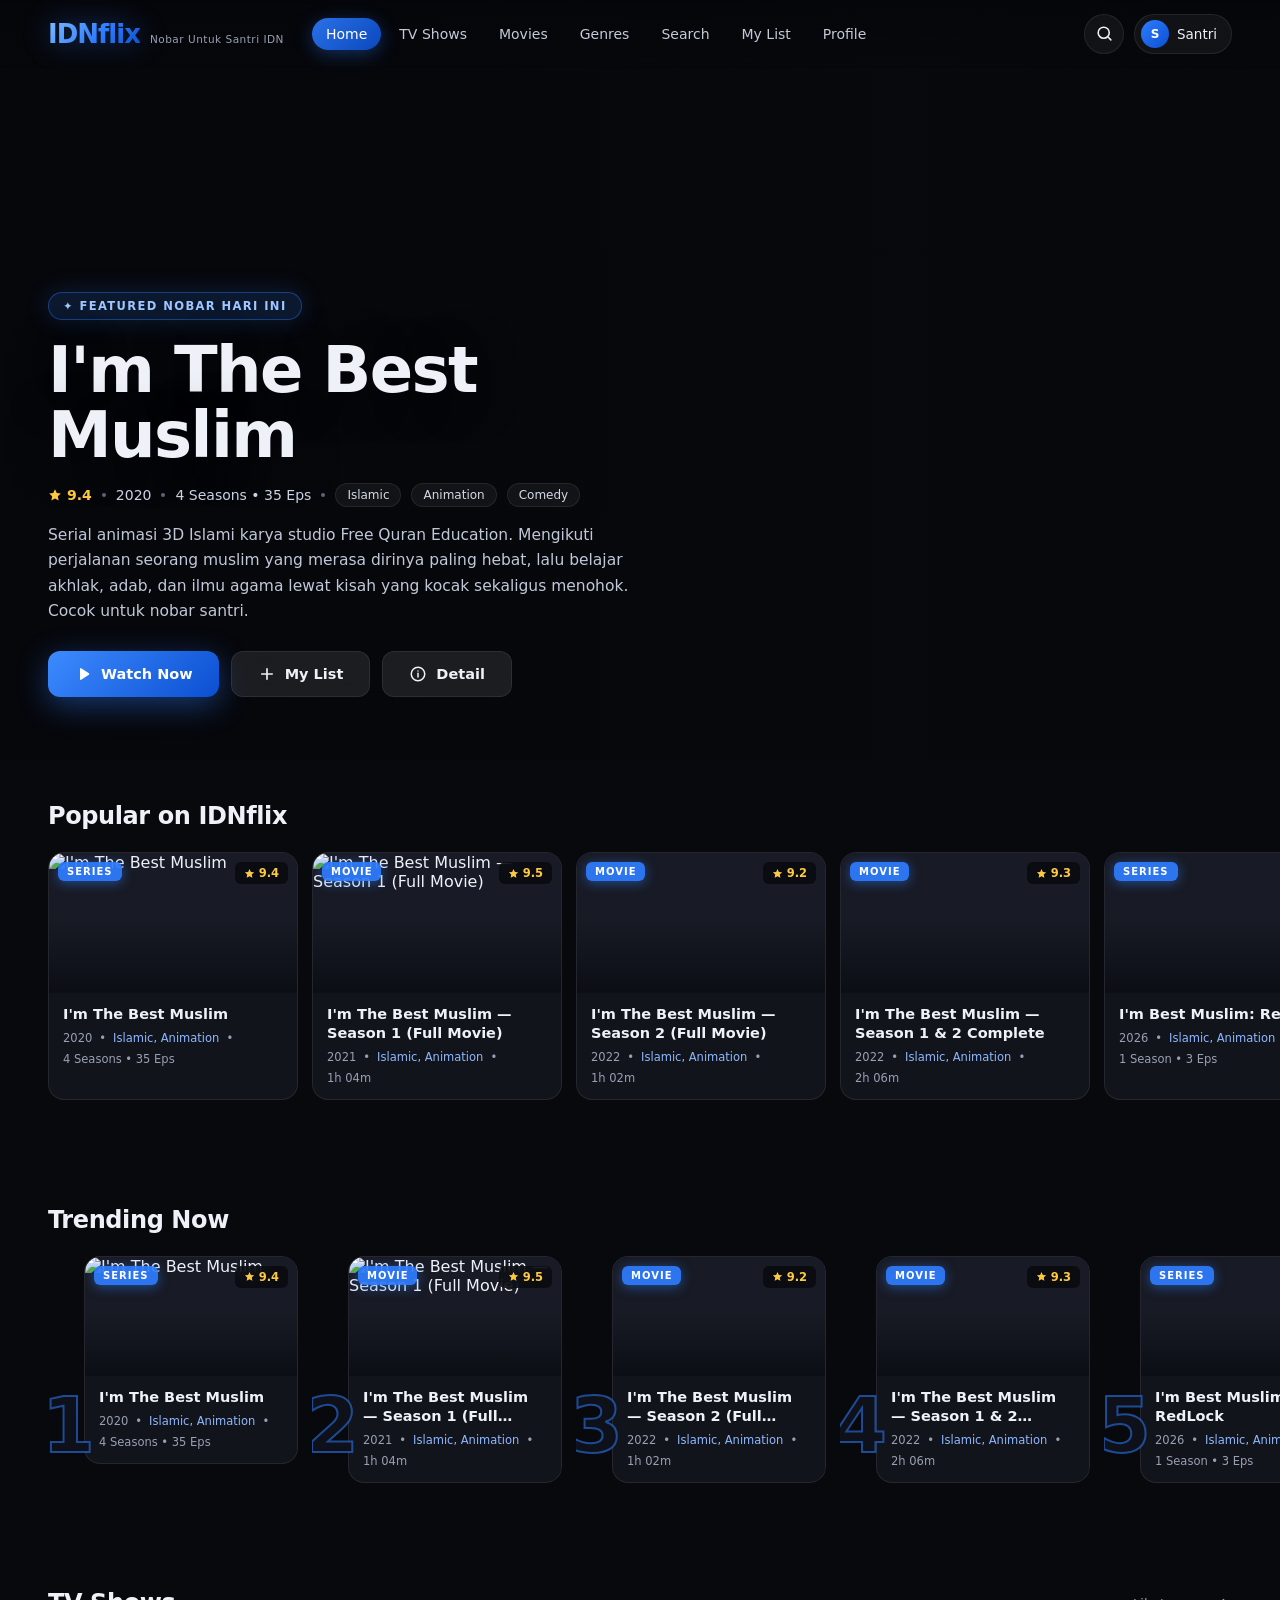
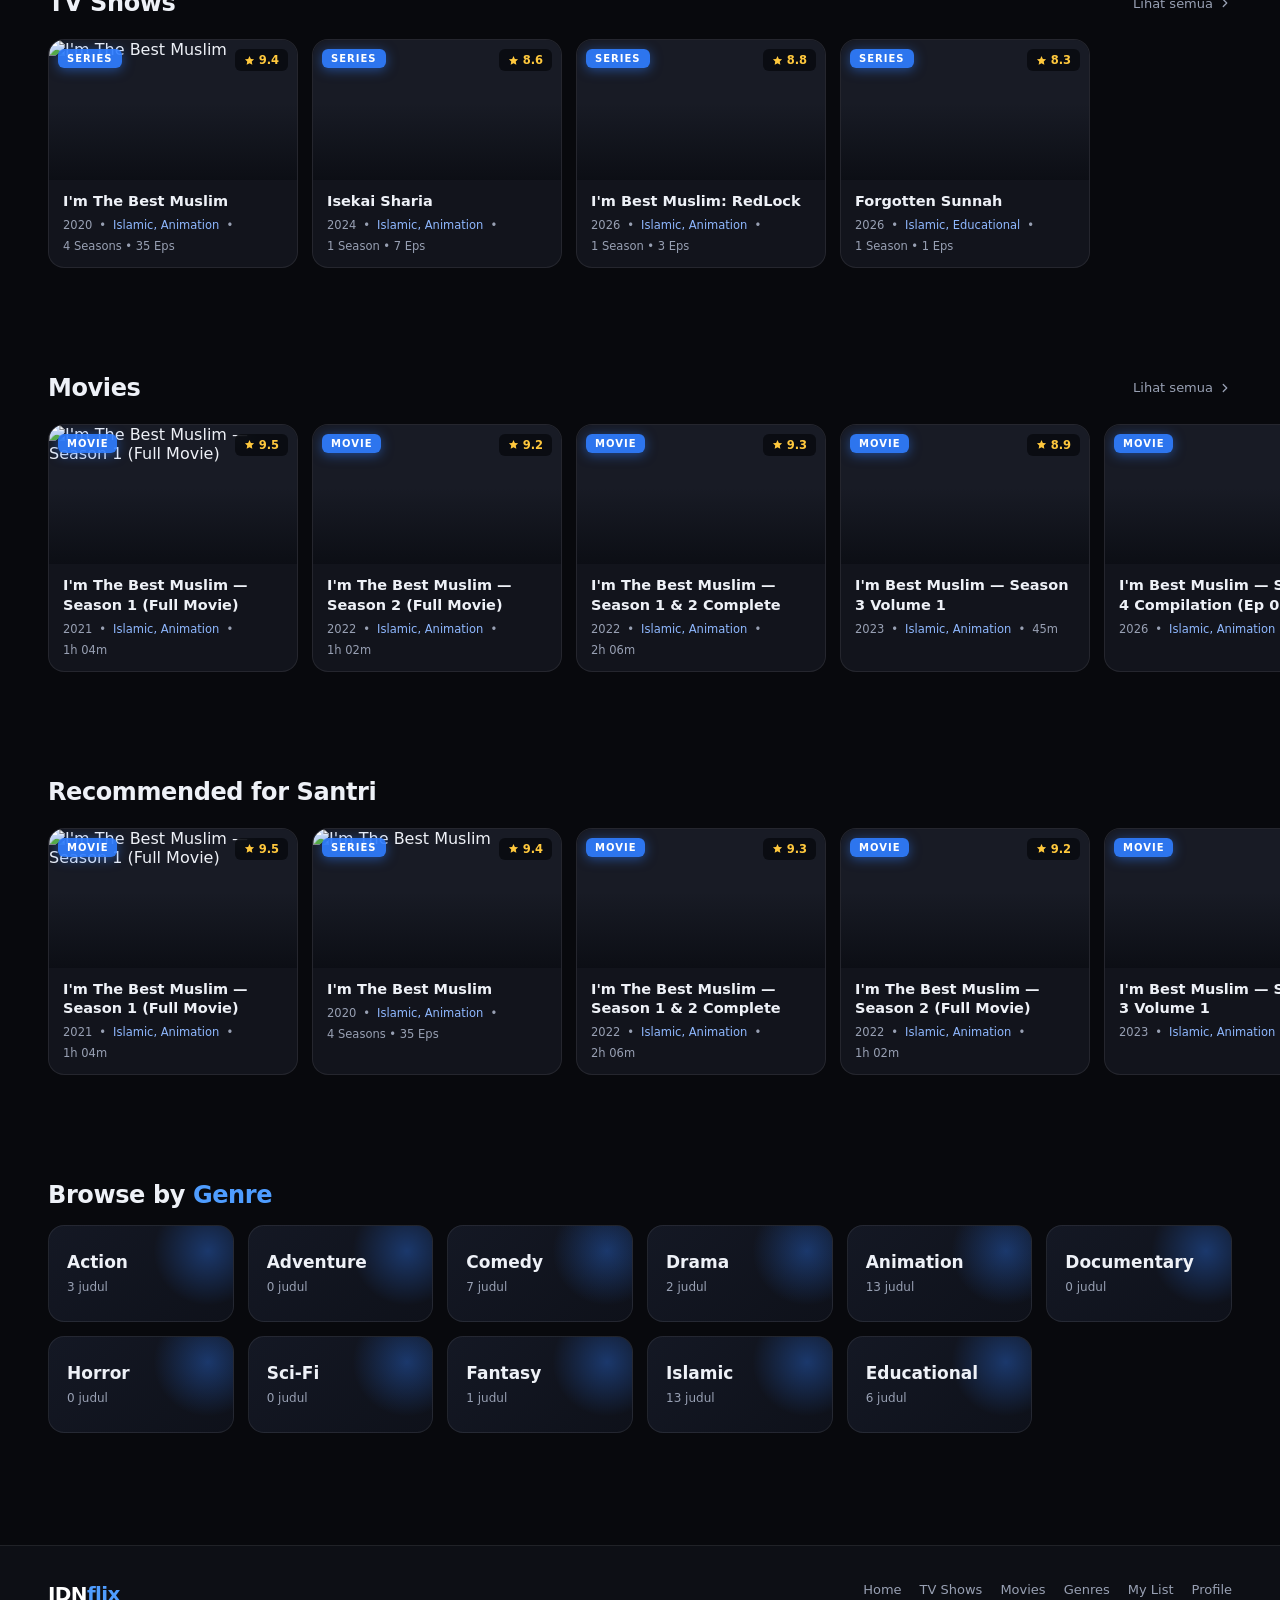
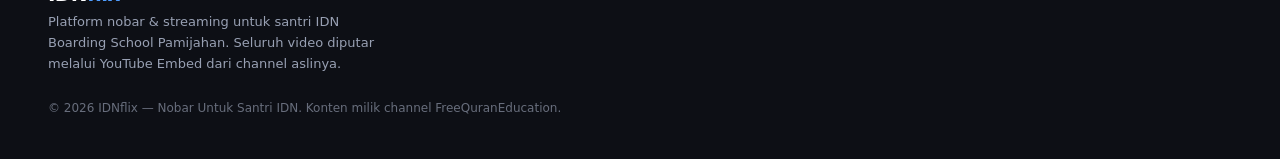
==== index.html @ 66b2c4d4 "Add files via upload" ====
<!DOCTYPE html>
<html lang="id">
<head>
<meta charset="utf-8">
<meta name="viewport" content="width=device-width,initial-scale=1">
<title>IDNflix — Nobar Untuk Santri IDN</title>
<meta name="description" content="IDNflix — platform nobar dan streaming video untuk santri IDN Boarding School Pamijahan.">
<link rel="icon" href="data:image/svg+xml,<svg xmlns='http://www.w3.org/2000/svg' viewBox='0 0 100 100'><rect width='100' height='100' rx='22' fill='%230b1220'/><text x='50' y='70' font-size='58' font-family='Arial' font-weight='900' fill='%232f7dff' text-anchor='middle'>I</text></svg>">
<link rel="stylesheet" href="styles.css">
</head>
<body>

<nav class="nav">
  <a class="brand" href="#/">
    <span class="logo">IDNflix</span>
    <span class="tag">Nobar Untuk Santri IDN</span>
  </a>

  <div class="nav-links" id="navLinks">
    <a href="#/">Home</a>
    <a href="#/tv">TV Shows</a>
    <a href="#/movies">Movies</a>
    <a href="#/genres">Genres</a>
    <a href="#/search">Search</a>
    <a href="#/mylist">My List</a>
    <a href="#/profile">Profile</a>
  </div>

  <div class="nav-right">
    <button class="icon-btn" id="btnSearch" title="Cari (tekan /)"></button>
    <a class="avatar" href="#/profile"><span class="pic">S</span><span>Santri</span></a>
    <button class="icon-btn burger" id="burger" title="Menu"></button>
  </div>
</nav>

<main id="view"></main>

<!-- Search modal -->
<div class="modal" id="searchModal">
  <div class="modal-box">
    <header>
      <h3>Search</h3>
      <button class="icon-btn" id="closeSearch"></button>
    </header>
    <div class="search-field">
      <span id="searchIco"></span>
      <input id="modalInput" type="text" placeholder="Cari judul, genre, atau kata kunci…" autocomplete="off">
    </div>
    <div class="suggest" id="suggest"></div>
  </div>
</div>

<div class="toasts" id="toasts"></div>

<script src="data.js"></script>
<script src="app.js"></script>
</body>
</html>
---- styles.css ----
/* ============ IDNFLIX — Nobar Untuk Santri IDN ============ */
:root{
  --bg:#08090d;
  --bg-2:#0d0f15;
  --surface:#12141c;
  --surface-2:#181b25;
  --line:rgba(255,255,255,.08);
  --text:#eef1f7;
  --muted:#98a0b3;
  --blue:#2f7dff;
  --blue-2:#4f9dff;
  --blue-deep:#0b4fd1;
  --glow:0 0 0 1px rgba(47,125,255,.35), 0 8px 30px rgba(47,125,255,.28);
  --radius:16px;
  --nav-h:68px;
}

*{box-sizing:border-box}
html,body{margin:0;padding:0}
body{
  background:var(--bg);
  color:var(--text);
  font-family:"Inter",system-ui,-apple-system,"Segoe UI",Roboto,Arial,sans-serif;
  -webkit-font-smoothing:antialiased;
  overflow-x:hidden;
}
body.no-scroll{overflow:hidden}
a{color:inherit;text-decoration:none}
button{font-family:inherit;cursor:pointer;border:0;background:none;color:inherit}
img{display:block;max-width:100%}
::selection{background:var(--blue);color:#fff}

/* scrollbar */
::-webkit-scrollbar{width:10px;height:10px}
::-webkit-scrollbar-track{background:transparent}
::-webkit-scrollbar-thumb{background:#242835;border-radius:8px}
::-webkit-scrollbar-thumb:hover{background:#33394b}

/* ================= NAVBAR ================= */
.nav{
  position:fixed;top:0;left:0;right:0;z-index:80;height:var(--nav-h);
  display:flex;align-items:center;gap:28px;padding:0 clamp(16px,4vw,48px);
  transition:background .35s ease, backdrop-filter .35s ease, border-color .35s;
  border-bottom:1px solid transparent;
  background:linear-gradient(180deg,rgba(5,6,10,.92),rgba(5,6,10,0));
}
.nav.scrolled{
  background:rgba(8,9,13,.82);backdrop-filter:blur(16px) saturate(140%);
  border-bottom-color:var(--line);
}
.brand{display:flex;align-items:baseline;gap:10px;flex-shrink:0}
.brand .logo{
  font-weight:900;font-size:26px;letter-spacing:-1px;
  background:linear-gradient(135deg,#7fbcff,#2f7dff 55%,#0b4fd1);
  -webkit-background-clip:text;background-clip:text;color:transparent;
  filter:drop-shadow(0 0 14px rgba(47,125,255,.45));
}
.brand .tag{font-size:10.5px;color:var(--muted);letter-spacing:.5px;white-space:nowrap}
@media(max-width:900px){.brand .tag{display:none}}

.nav-links{display:flex;align-items:center;gap:4px;flex:1}
.nav-links a{
  padding:8px 14px;border-radius:999px;font-size:14px;color:#c3cad9;
  transition:.22s;font-weight:500;white-space:nowrap;
}
.nav-links a:hover{color:#fff;background:rgba(255,255,255,.06)}
.nav-links a.active{
  color:#fff;background:linear-gradient(135deg,rgba(47,125,255,.9),rgba(11,79,209,.9));
  box-shadow:0 4px 18px rgba(47,125,255,.35);
}
.nav-right{display:flex;align-items:center;gap:10px;flex-shrink:0}
.icon-btn{
  width:40px;height:40px;border-radius:50%;display:grid;place-items:center;
  background:rgba(255,255,255,.05);border:1px solid var(--line);transition:.22s;
}
.icon-btn:hover{background:rgba(47,125,255,.18);border-color:rgba(47,125,255,.5);box-shadow:0 0 18px rgba(47,125,255,.25)}
.avatar{
  display:flex;align-items:center;gap:8px;padding:5px 14px 5px 6px;border-radius:999px;
  background:rgba(255,255,255,.05);border:1px solid var(--line);transition:.22s;font-size:13.5px;
}
.avatar:hover{border-color:rgba(47,125,255,.5)}
.avatar .pic{
  width:28px;height:28px;border-radius:50%;display:grid;place-items:center;font-size:12px;font-weight:800;
  background:linear-gradient(135deg,#2f7dff,#0b4fd1);color:#fff;
}
.burger{display:none}
@media(max-width:860px){
  .nav-links{
    position:fixed;top:var(--nav-h);left:0;right:0;flex-direction:column;align-items:stretch;
    background:rgba(9,11,16,.97);backdrop-filter:blur(18px);padding:10px 16px 20px;gap:2px;
    border-bottom:1px solid var(--line);
    transform:translateY(-140%);transition:transform .35s cubic-bezier(.4,0,.2,1);
  }
  .nav-links.open{transform:translateY(0)}
  .nav-links a{padding:14px 16px;border-radius:12px;font-size:15px}
  .burger{display:grid;place-items:center}
  .avatar span{display:none}
  .avatar{padding:5px}
}

/* ================= HERO ================= */
.hero{position:relative;min-height:min(88vh,760px);display:flex;align-items:flex-end;overflow:hidden}
.hero-bg{position:absolute;inset:0}
.hero-bg img{width:100%;height:100%;object-fit:cover;transform:scale(1.04);animation:slowzoom 18s ease-in-out infinite alternate}
@keyframes slowzoom{to{transform:scale(1.12)}}
.hero-bg::after{
  content:"";position:absolute;inset:0;
  background:
    linear-gradient(90deg,rgba(6,7,11,.97) 0%,rgba(6,7,11,.82) 38%,rgba(6,7,11,.25) 70%,rgba(6,7,11,.55) 100%),
    linear-gradient(0deg,var(--bg) 2%,rgba(8,9,13,.35) 45%,rgba(8,9,13,.65) 100%);
}
.hero-inner{position:relative;z-index:2;padding:0 clamp(16px,4vw,48px) clamp(48px,7vh,88px);max-width:720px}
.hero-badge{
  display:inline-flex;align-items:center;gap:8px;font-size:11.5px;font-weight:700;letter-spacing:1.4px;
  text-transform:uppercase;color:#9fc6ff;background:rgba(47,125,255,.14);
  border:1px solid rgba(47,125,255,.4);padding:6px 14px;border-radius:999px;margin-bottom:18px;
  box-shadow:0 0 24px rgba(47,125,255,.2);
}
.hero h1{
  font-size:clamp(34px,5.6vw,64px);line-height:1.02;margin:0 0 14px;font-weight:900;letter-spacing:-1.6px;
  text-shadow:0 6px 40px rgba(0,0,0,.6);
}
.hero-meta{display:flex;flex-wrap:wrap;align-items:center;gap:10px;font-size:14px;color:#cbd3e2;margin-bottom:16px}
.hero-meta .dot{width:4px;height:4px;border-radius:50%;background:#5b6478}
.star{color:#ffc83d;font-weight:800;display:inline-flex;align-items:center;gap:5px}
.chip{
  font-size:12px;padding:4px 11px;border-radius:999px;border:1px solid var(--line);
  background:rgba(255,255,255,.05);color:#d3dae7;
}
.hero p.desc{font-size:15.5px;line-height:1.65;color:#c0c8d8;margin:0 0 26px;max-width:590px}
.hero-actions{display:flex;flex-wrap:wrap;gap:12px}
.btn{
  display:inline-flex;align-items:center;gap:9px;padding:13px 26px;border-radius:12px;
  font-weight:700;font-size:14.5px;transition:.24s cubic-bezier(.4,0,.2,1);
}
.btn-primary{background:linear-gradient(135deg,#3d8bff,#0b4fd1);color:#fff;box-shadow:0 8px 30px rgba(47,125,255,.42)}
.btn-primary:hover{transform:translateY(-2px);box-shadow:0 14px 40px rgba(47,125,255,.6)}
.btn-ghost{background:rgba(255,255,255,.09);border:1px solid var(--line);backdrop-filter:blur(10px)}
.btn-ghost:hover{background:rgba(255,255,255,.16);transform:translateY(-2px)}
.btn-ghost.saved{background:rgba(47,125,255,.2);border-color:rgba(47,125,255,.6);color:#a9cbff}

/* ================= ROWS ================= */
.section{padding:clamp(26px,4vw,42px) 0}
.row-head{
  display:flex;align-items:center;justify-content:space-between;gap:16px;
  padding:0 clamp(16px,4vw,48px);margin-bottom:16px;
}
.row-head h2{font-size:clamp(18px,2.2vw,24px);margin:0;font-weight:800;letter-spacing:-.4px}
.row-head h2 .accent{color:var(--blue-2)}
.row-head .more{font-size:13px;color:var(--muted);transition:.2s;display:flex;align-items:center;gap:5px}
.row-head .more:hover{color:var(--blue-2)}

.row-wrap{position:relative}
.row{
  display:flex;gap:14px;overflow-x:auto;scroll-behavior:smooth;
  padding:6px clamp(16px,4vw,48px) 22px;scrollbar-width:none;
}
.row::-webkit-scrollbar{display:none}
.row-nav{
  position:absolute;top:50%;transform:translateY(-60%);z-index:12;
  width:42px;height:64px;border-radius:12px;display:grid;place-items:center;
  background:rgba(10,12,18,.82);backdrop-filter:blur(10px);border:1px solid var(--line);
  opacity:0;transition:.25s;
}
.row-wrap:hover .row-nav{opacity:1}
.row-nav:hover{background:rgba(47,125,255,.85);border-color:transparent}
.row-nav.prev{left:8px}
.row-nav.next{right:8px}
@media(max-width:820px){.row-nav{display:none}}

/* ================= CARD ================= */
.card{
  position:relative;flex:0 0 auto;width:250px;border-radius:var(--radius);overflow:hidden;
  background:var(--surface);border:1px solid var(--line);
  transition:transform .3s cubic-bezier(.2,.7,.3,1), box-shadow .3s, border-color .3s;
  cursor:pointer;
}
.grid .card{width:auto}
.card:hover{
  transform:translateY(-6px) scale(1.035);z-index:5;
  border-color:rgba(47,125,255,.55);
  box-shadow:0 18px 44px rgba(0,0,0,.6), 0 0 0 1px rgba(47,125,255,.3), 0 0 34px rgba(47,125,255,.22);
}
.card .thumb{position:relative;aspect-ratio:16/9;background:var(--surface-2);overflow:hidden}
.card .thumb img{width:100%;height:100%;object-fit:cover;transition:transform .5s, filter .3s;opacity:0}
.card .thumb img.loaded{opacity:1}
.card:hover .thumb img{transform:scale(1.08)}
.card .thumb::after{
  content:"";position:absolute;inset:0;
  background:linear-gradient(180deg,rgba(0,0,0,0) 45%,rgba(10,12,18,.85));
}
.badge-type{
  position:absolute;top:9px;left:9px;z-index:3;font-size:10px;font-weight:800;letter-spacing:1px;
  text-transform:uppercase;padding:4px 9px;border-radius:6px;
  background:rgba(47,125,255,.92);color:#fff;box-shadow:0 2px 12px rgba(47,125,255,.5);
}
.badge-rate{
  position:absolute;top:9px;right:9px;z-index:3;font-size:11.5px;font-weight:800;
  padding:4px 9px;border-radius:6px;background:rgba(8,10,15,.82);backdrop-filter:blur(6px);
  color:#ffc83d;display:flex;align-items:center;gap:4px;
}
.play-fab{
  position:absolute;left:50%;top:50%;transform:translate(-50%,-50%) scale(.6);z-index:4;
  width:52px;height:52px;border-radius:50%;display:grid;place-items:center;
  background:linear-gradient(135deg,#3d8bff,#0b4fd1);box-shadow:0 6px 26px rgba(47,125,255,.65);
  opacity:0;transition:.3s cubic-bezier(.2,.8,.3,1);
}
.card:hover .play-fab{opacity:1;transform:translate(-50%,-50%) scale(1)}
.card-body{padding:12px 14px 14px}
.card-body h3{
  font-size:14.5px;margin:0 0 7px;font-weight:700;line-height:1.32;
  display:-webkit-box;-webkit-line-clamp:2;-webkit-box-orient:vertical;overflow:hidden;
}
.card-meta{display:flex;flex-wrap:wrap;gap:7px;font-size:11.5px;color:var(--muted);align-items:center}
.card-meta .g{color:#8fb8ff}
.card-extra{
  max-height:0;overflow:hidden;opacity:0;
  transition:max-height .35s ease, opacity .3s ease, margin .3s;
}
.card:hover .card-extra{max-height:80px;opacity:1;margin-top:10px}
.card-extra p{margin:0;font-size:11.8px;line-height:1.5;color:#9aa3b6;
  display:-webkit-box;-webkit-line-clamp:2;-webkit-box-orient:vertical;overflow:hidden}

/* rank cards */
.card.rank{padding-left:36px;background:transparent;border:0}
.card.rank .rank-num{
  position:absolute;left:-6px;bottom:26px;font-size:76px;font-weight:900;line-height:.8;
  color:#0e1119;-webkit-text-stroke:2px rgba(47,125,255,.55);z-index:2;pointer-events:none;
}
.card.rank .inner{border-radius:var(--radius);overflow:hidden;background:var(--surface);border:1px solid var(--line)}

/* ================= GRID ================= */
.grid{
  display:grid;gap:18px;padding:0 clamp(16px,4vw,48px) 40px;
  grid-template-columns:repeat(auto-fill,minmax(215px,1fr));
}

/* ================= PAGE HEAD / FILTERS ================= */
.page-head{padding:calc(var(--nav-h) + 34px) clamp(16px,4vw,48px) 6px}
.page-head h1{font-size:clamp(26px,4vw,40px);margin:0 0 6px;font-weight:900;letter-spacing:-1px}
.page-head p{color:var(--muted);margin:0;font-size:14.5px}

.filters{
  display:flex;flex-wrap:wrap;gap:10px;align-items:center;
  padding:20px clamp(16px,4vw,48px) 8px;
}
.select,.filters input[type="text"]{
  background:var(--surface);border:1px solid var(--line);color:var(--text);
  padding:10px 14px;border-radius:11px;font-size:13.5px;outline:none;transition:.2s;
}
.select:focus,.filters input:focus{border-color:rgba(47,125,255,.6);box-shadow:0 0 0 3px rgba(47,125,255,.15)}
.pill-row{display:flex;flex-wrap:wrap;gap:8px;padding:6px clamp(16px,4vw,48px) 12px}
.pill{
  font-size:13px;padding:8px 16px;border-radius:999px;border:1px solid var(--line);
  background:var(--surface);color:#c3cad9;transition:.22s;
}
.pill:hover{border-color:rgba(47,125,255,.5);color:#fff}
.pill.active{
  background:linear-gradient(135deg,#3d8bff,#0b4fd1);color:#fff;border-color:transparent;
  box-shadow:0 4px 18px rgba(47,125,255,.4);
}

/* genre tiles */
.genre-grid{
  display:grid;gap:14px;padding:0 clamp(16px,4vw,48px) 40px;
  grid-template-columns:repeat(auto-fill,minmax(180px,1fr));
}
.genre-tile{
  position:relative;padding:26px 18px;border-radius:var(--radius);overflow:hidden;
  background:linear-gradient(135deg,#141824,#0e111a);border:1px solid var(--line);
  transition:.28s;cursor:pointer;
}
.genre-tile:hover{transform:translateY(-4px);border-color:rgba(47,125,255,.55);box-shadow:0 0 30px rgba(47,125,255,.2)}
.genre-tile::before{
  content:"";position:absolute;right:-30px;top:-30px;width:110px;height:110px;border-radius:50%;
  background:radial-gradient(circle,rgba(47,125,255,.35),transparent 70%);
}
.genre-tile h3{margin:0 0 4px;font-size:17px;font-weight:800;position:relative}
.genre-tile span{font-size:12px;color:var(--muted);position:relative}

/* ================= DETAIL / WATCH ================= */
.watch{padding-top:var(--nav-h)}
.watch-hero{position:relative}
.player-wrap{
  position:relative;width:100%;background:#000;aspect-ratio:16/9;max-height:78vh;
  border-bottom:1px solid var(--line);
}
.player-wrap iframe{position:absolute;inset:0;width:100%;height:100%;border:0}
.watch-body{padding:26px clamp(16px,4vw,48px) 60px;display:grid;gap:28px;grid-template-columns:minmax(0,1fr) 340px}
@media(max-width:980px){.watch-body{grid-template-columns:1fr}}
.back-btn{
  display:inline-flex;align-items:center;gap:8px;font-size:13.5px;color:#c3cad9;
  padding:9px 16px;border-radius:10px;background:rgba(255,255,255,.05);
  border:1px solid var(--line);transition:.2s;margin-bottom:18px;
}
.back-btn:hover{background:rgba(47,125,255,.16);border-color:rgba(47,125,255,.5);color:#fff}
.watch h1{font-size:clamp(23px,3.4vw,36px);margin:0 0 12px;font-weight:900;letter-spacing:-.9px}
.watch .sub{color:#9fc6ff;font-size:14px;margin:-6px 0 14px;font-weight:600}
.watch .desc{color:#b8c0d0;line-height:1.7;font-size:15px;max-width:760px}
.info-list{display:grid;gap:12px;margin-top:22px}
.info-list .kv{display:flex;gap:12px;font-size:13.5px}
.info-list .kv .k{color:var(--muted);min-width:104px}

.side-card{background:var(--surface);border:1px solid var(--line);border-radius:var(--radius);padding:18px}
.side-card h4{margin:0 0 14px;font-size:14px;letter-spacing:.4px;text-transform:uppercase;color:var(--muted)}

/* season selector + episodes */
.season-bar{display:flex;flex-wrap:wrap;gap:8px;align-items:center;margin:6px 0 18px}
.ep-list{display:grid;gap:10px}
.ep{
  display:grid;grid-template-columns:150px 1fr;gap:14px;padding:10px;border-radius:14px;
  background:var(--surface);border:1px solid var(--line);transition:.24s;cursor:pointer;align-items:center;
}
.ep:hover{border-color:rgba(47,125,255,.5);background:var(--surface-2);transform:translateX(4px)}
.ep.playing{border-color:var(--blue);box-shadow:var(--glow)}
.ep .th{position:relative;aspect-ratio:16/9;border-radius:10px;overflow:hidden;background:#0d0f15}
.ep .th img{width:100%;height:100%;object-fit:cover;opacity:0;transition:opacity .4s}
.ep .th img.loaded{opacity:1}
.ep .th .dur{
  position:absolute;right:5px;bottom:5px;font-size:10.5px;padding:2px 6px;border-radius:5px;
  background:rgba(0,0,0,.8);font-weight:600;
}
.ep .num{font-size:11px;color:var(--blue-2);font-weight:800;letter-spacing:.6px;margin-bottom:3px}
.ep h5{margin:0 0 5px;font-size:14.5px;font-weight:700}
.ep p{margin:0;font-size:12.3px;color:var(--muted);line-height:1.5;
  display:-webkit-box;-webkit-line-clamp:2;-webkit-box-orient:vertical;overflow:hidden}
@media(max-width:600px){.ep{grid-template-columns:118px 1fr}}

/* ================= SEARCH MODAL ================= */
.modal{
  position:fixed;inset:0;z-index:120;display:none;align-items:flex-start;justify-content:center;
  background:rgba(4,5,8,.82);backdrop-filter:blur(8px);padding:12vh 16px 20px;
}
.modal.open{display:flex;animation:fade .22s ease}
@keyframes fade{from{opacity:0}to{opacity:1}}
.modal-box{
  width:min(680px,100%);background:#0f1219;border:1px solid var(--line);border-radius:20px;
  padding:22px;box-shadow:0 30px 90px rgba(0,0,0,.7);animation:pop .28s cubic-bezier(.2,.8,.3,1);
}
@keyframes pop{from{transform:translateY(-16px) scale(.97);opacity:0}to{transform:none;opacity:1}}
.modal-box header{display:flex;justify-content:space-between;align-items:center;margin-bottom:16px}
.modal-box header h3{margin:0;font-size:17px;font-weight:800}
.search-field{
  display:flex;align-items:center;gap:10px;background:#0a0c12;border:1px solid var(--line);
  border-radius:13px;padding:12px 16px;transition:.2s;
}
.search-field:focus-within{border-color:rgba(47,125,255,.65);box-shadow:0 0 0 4px rgba(47,125,255,.13)}
.search-field input{flex:1;background:none;border:0;outline:none;color:var(--text);font-size:15px}
.suggest{margin-top:16px;max-height:46vh;overflow:auto;display:grid;gap:6px}
.sug{
  display:flex;gap:12px;align-items:center;padding:9px;border-radius:11px;transition:.18s;cursor:pointer;
}
.sug:hover{background:rgba(255,255,255,.06)}
.sug img{width:78px;aspect-ratio:16/9;object-fit:cover;border-radius:7px;background:#141824}
.sug .t{font-size:14px;font-weight:600}
.sug .m{font-size:11.5px;color:var(--muted);margin-top:2px}
.sug-head{font-size:11px;text-transform:uppercase;letter-spacing:1.4px;color:var(--muted);margin:4px 0 6px}

/* ================= SKELETON ================= */
.sk{background:linear-gradient(90deg,#141822 25%,#1d2230 50%,#141822 75%);background-size:200% 100%;animation:shimmer 1.4s infinite}
@keyframes shimmer{to{background-position:-200% 0}}
.sk-card{border-radius:var(--radius);overflow:hidden;background:var(--surface);border:1px solid var(--line)}
.sk-card .a{aspect-ratio:16/9}
.sk-card .b{height:13px;margin:14px 14px 8px;border-radius:6px}
.sk-card .c{height:10px;margin:0 14px 16px;width:60%;border-radius:6px}

/* ================= EMPTY ================= */
.empty{text-align:center;padding:70px 20px;color:var(--muted)}
.empty .ico{
  width:78px;height:78px;margin:0 auto 20px;border-radius:50%;display:grid;place-items:center;
  background:rgba(47,125,255,.1);border:1px solid rgba(47,125,255,.28);
}
.empty h3{color:var(--text);margin:0 0 8px;font-size:19px}
.empty p{margin:0 0 22px;font-size:14px}

/* ================= TOAST ================= */
.toasts{position:fixed;right:20px;bottom:24px;z-index:200;display:grid;gap:10px}
.toast{
  display:flex;align-items:center;gap:12px;padding:14px 18px;border-radius:14px;min-width:250px;
  background:rgba(16,19,27,.96);backdrop-filter:blur(14px);
  border:1px solid rgba(47,125,255,.45);box-shadow:0 12px 40px rgba(0,0,0,.55),0 0 26px rgba(47,125,255,.18);
  animation:slidein .34s cubic-bezier(.2,.8,.3,1);font-size:14px;
}
.toast.out{animation:slideout .3s forwards}
@keyframes slidein{from{transform:translateX(120%);opacity:0}to{transform:none;opacity:1}}
@keyframes slideout{to{transform:translateX(120%);opacity:0}}
.toast .ico{
  width:30px;height:30px;border-radius:50%;display:grid;place-items:center;flex-shrink:0;
  background:linear-gradient(135deg,#3d8bff,#0b4fd1);
}
@media(max-width:520px){.toasts{left:16px;right:16px}}

/* ================= PAGE TRANSITION ================= */
#view{animation:pagein .42s cubic-bezier(.2,.8,.3,1)}
@keyframes pagein{from{opacity:0;transform:translateY(14px)}to{opacity:1;transform:none}}

/* ================= PROFILE ================= */
.profile-hero{
  display:flex;gap:22px;align-items:center;flex-wrap:wrap;
  padding:0 clamp(16px,4vw,48px) 8px;
}
.profile-hero .big{
  width:92px;height:92px;border-radius:26px;display:grid;place-items:center;font-size:34px;font-weight:900;
  background:linear-gradient(135deg,#3d8bff,#0b4fd1);box-shadow:0 10px 40px rgba(47,125,255,.4);
}
.stats{display:grid;gap:14px;grid-template-columns:repeat(auto-fit,minmax(160px,1fr));padding:24px clamp(16px,4vw,48px)}
.stat{background:var(--surface);border:1px solid var(--line);border-radius:var(--radius);padding:18px 20px}
.stat .n{font-size:28px;font-weight:900;color:var(--blue-2);letter-spacing:-1px}
.stat .l{font-size:12.5px;color:var(--muted);margin-top:2px}

/* ================= FOOTER ================= */
footer{
  border-top:1px solid var(--line);margin-top:30px;padding:36px clamp(16px,4vw,48px) 44px;
  color:var(--muted);font-size:13px;background:var(--bg-2);
}
footer .fbrand{font-weight:900;font-size:20px;color:#fff;letter-spacing:-.6px}
footer .fbrand span{color:var(--blue-2)}
footer .frow{display:flex;flex-wrap:wrap;gap:26px;justify-content:space-between;align-items:flex-start}
footer a:hover{color:var(--blue-2)}
footer .links{display:flex;flex-wrap:wrap;gap:18px}
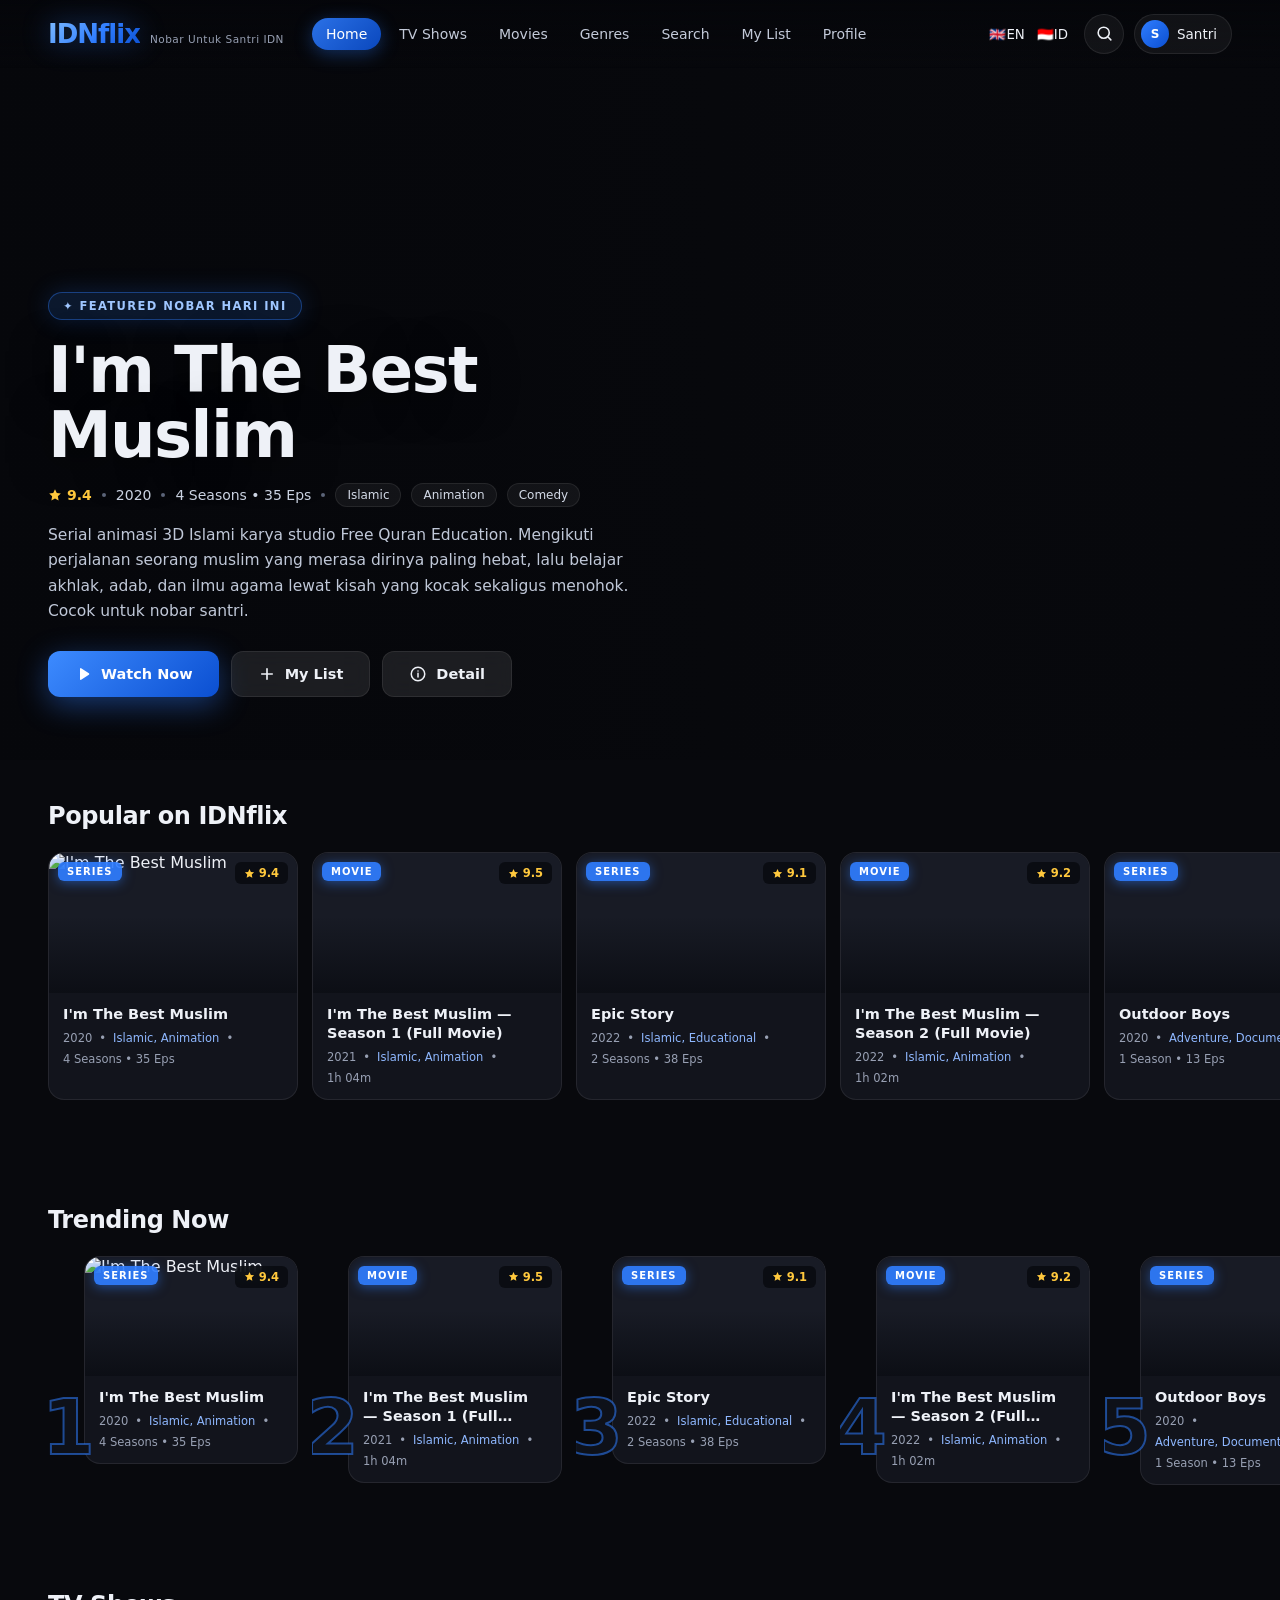
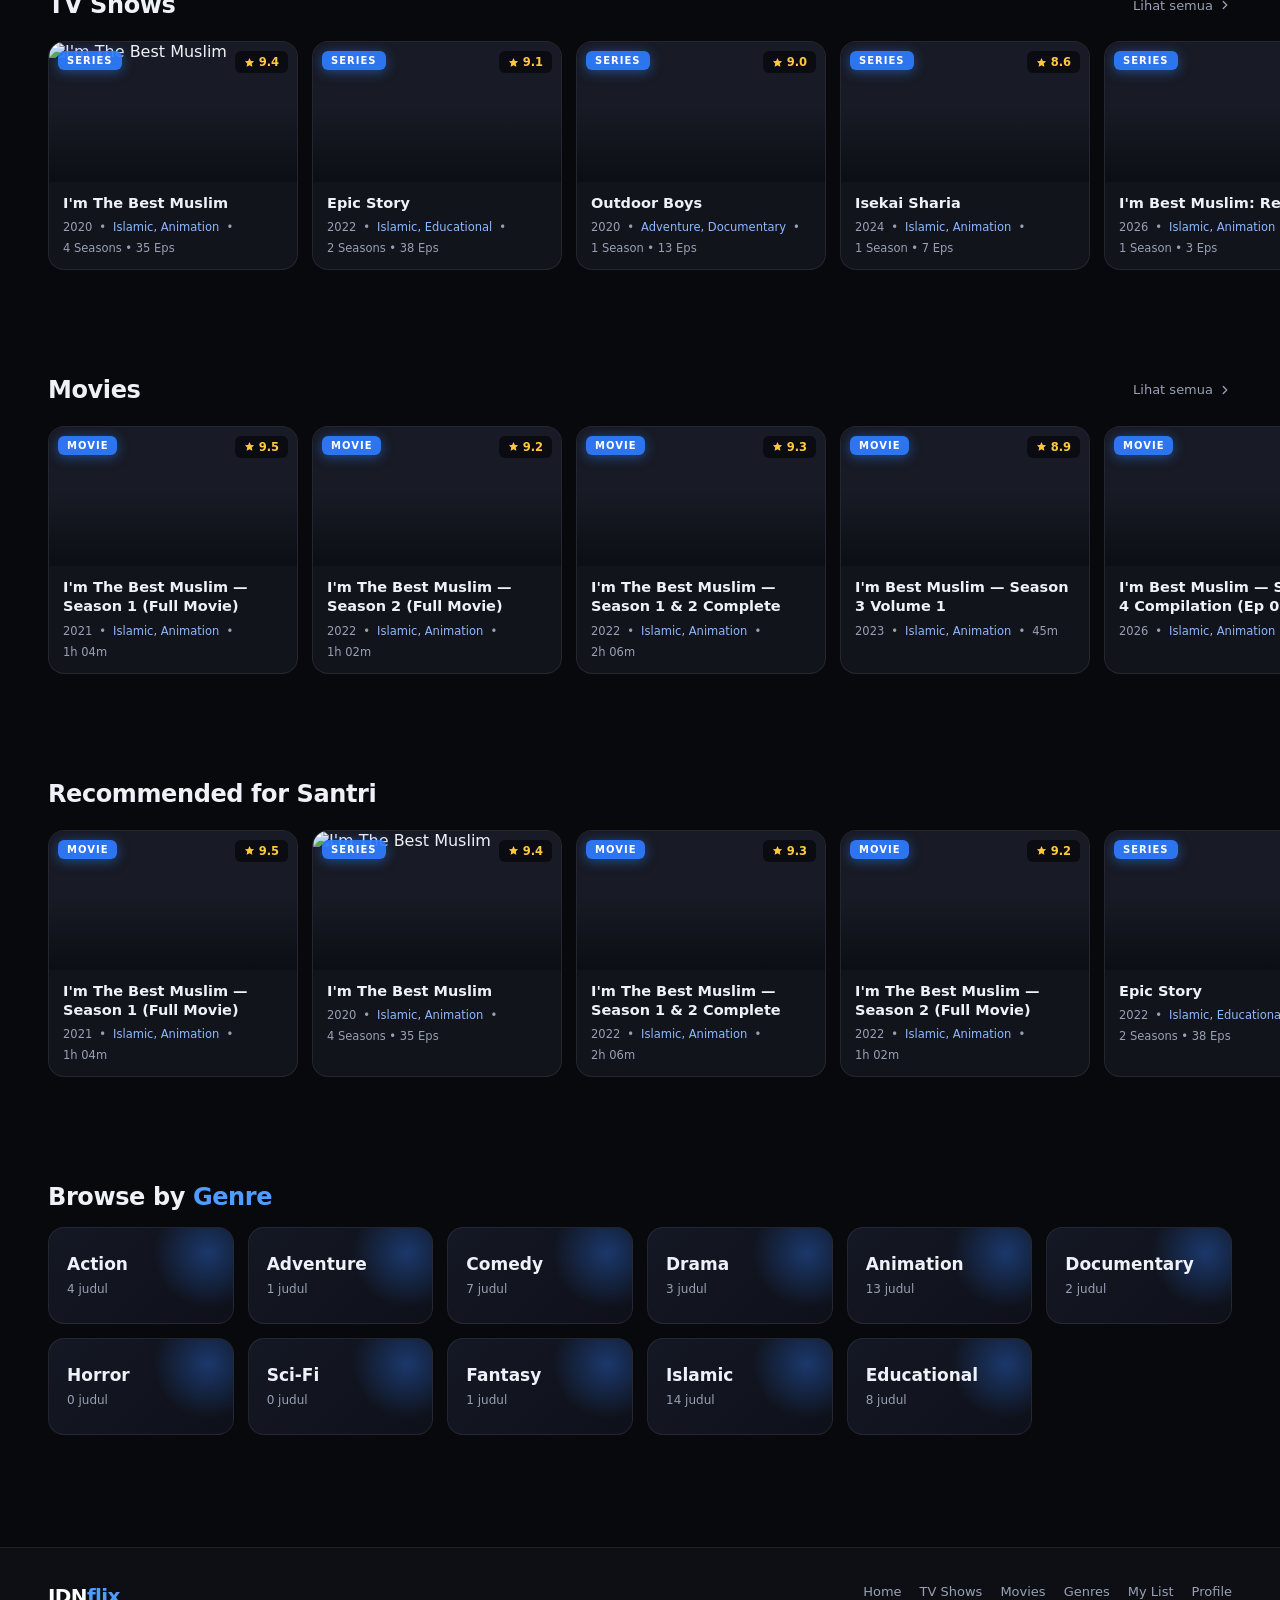
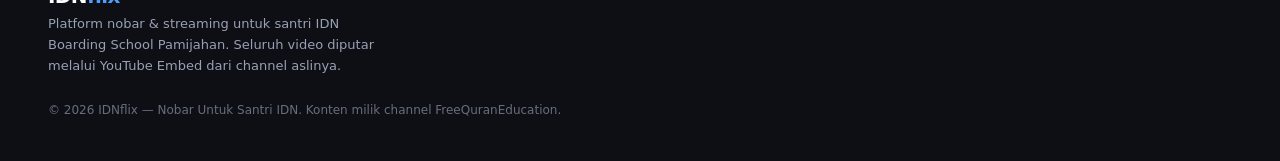
==== commit 345cb593: "Add files via upload" ====
--- a/index.html
+++ b/index.html
@@ -27,6 +27,7 @@
   </div>
 
   <div class="nav-right">
+    <div id="navVoice"></div>
     <button class="icon-btn" id="btnSearch" title="Cari (tekan /)"></button>
     <a class="avatar" href="#/profile"><span class="pic">S</span><span>Santri</span></a>
     <button class="icon-btn burger" id="burger" title="Menu"></button>
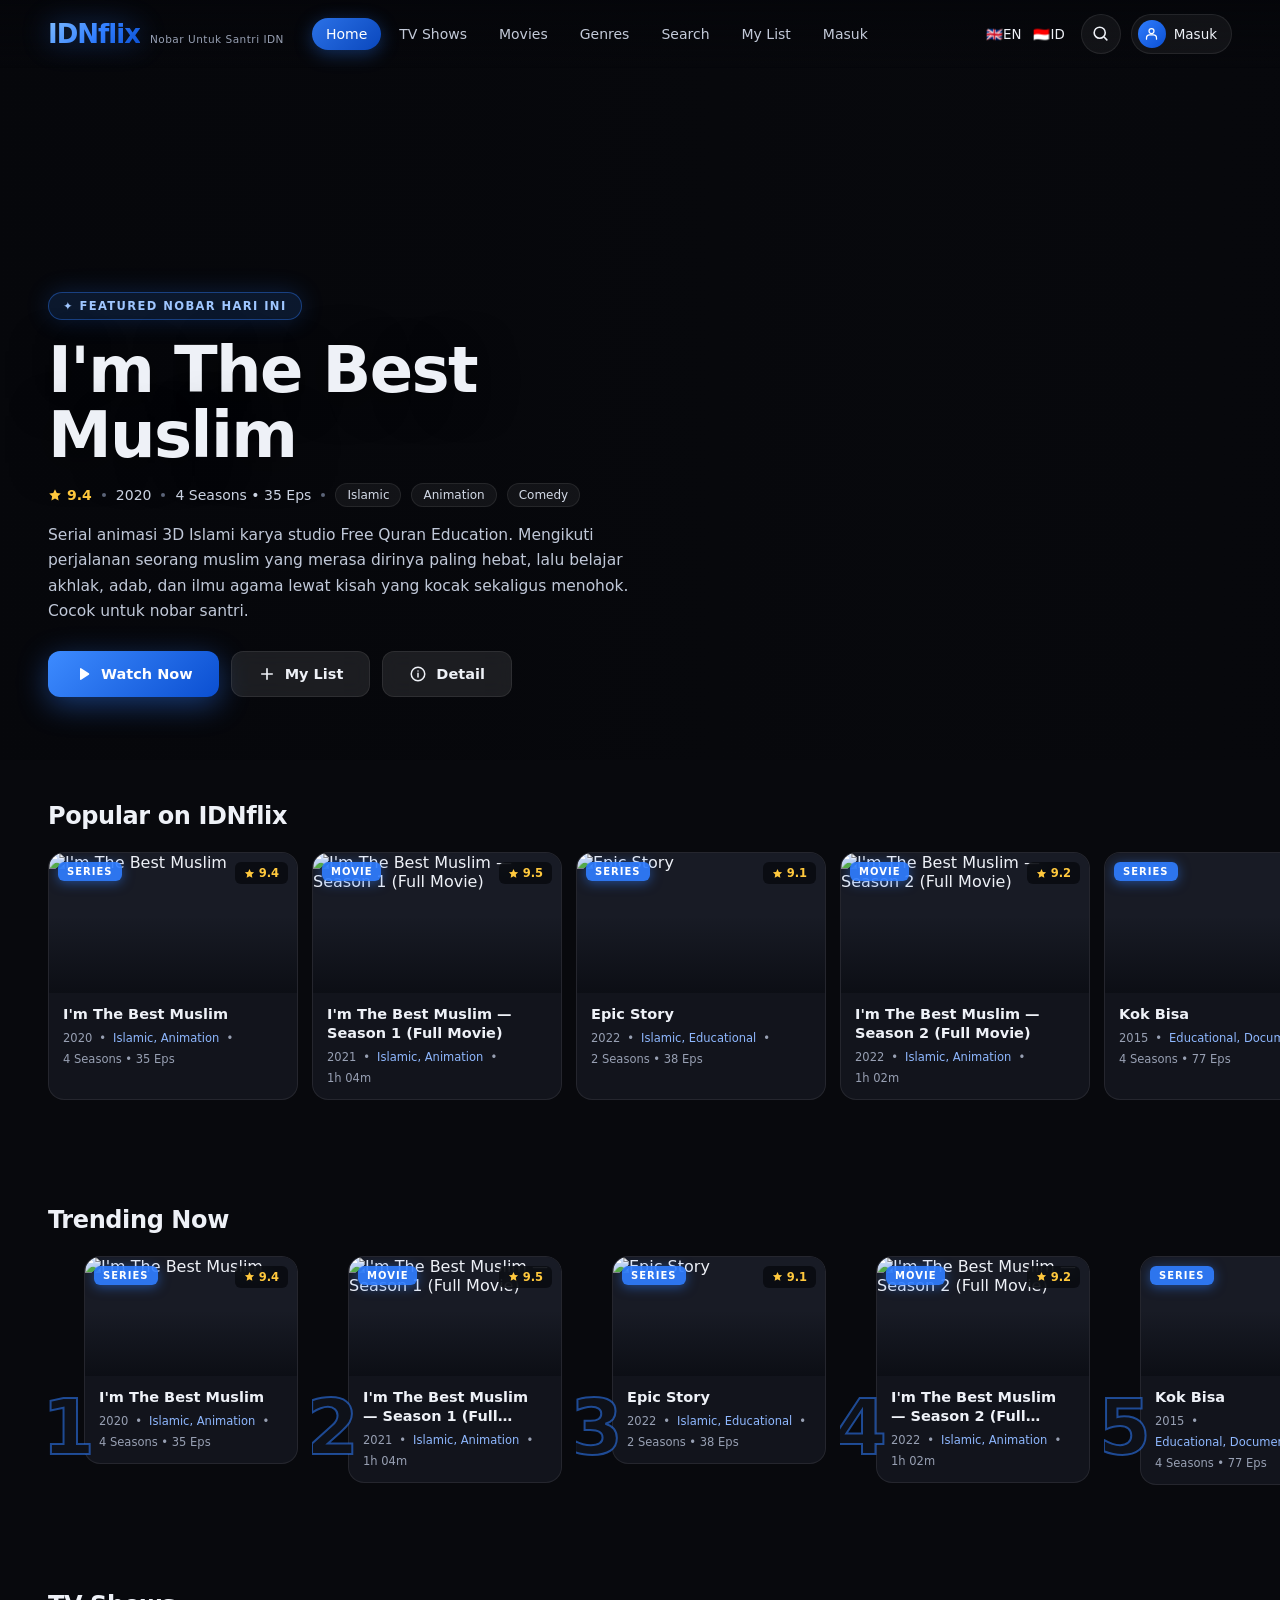
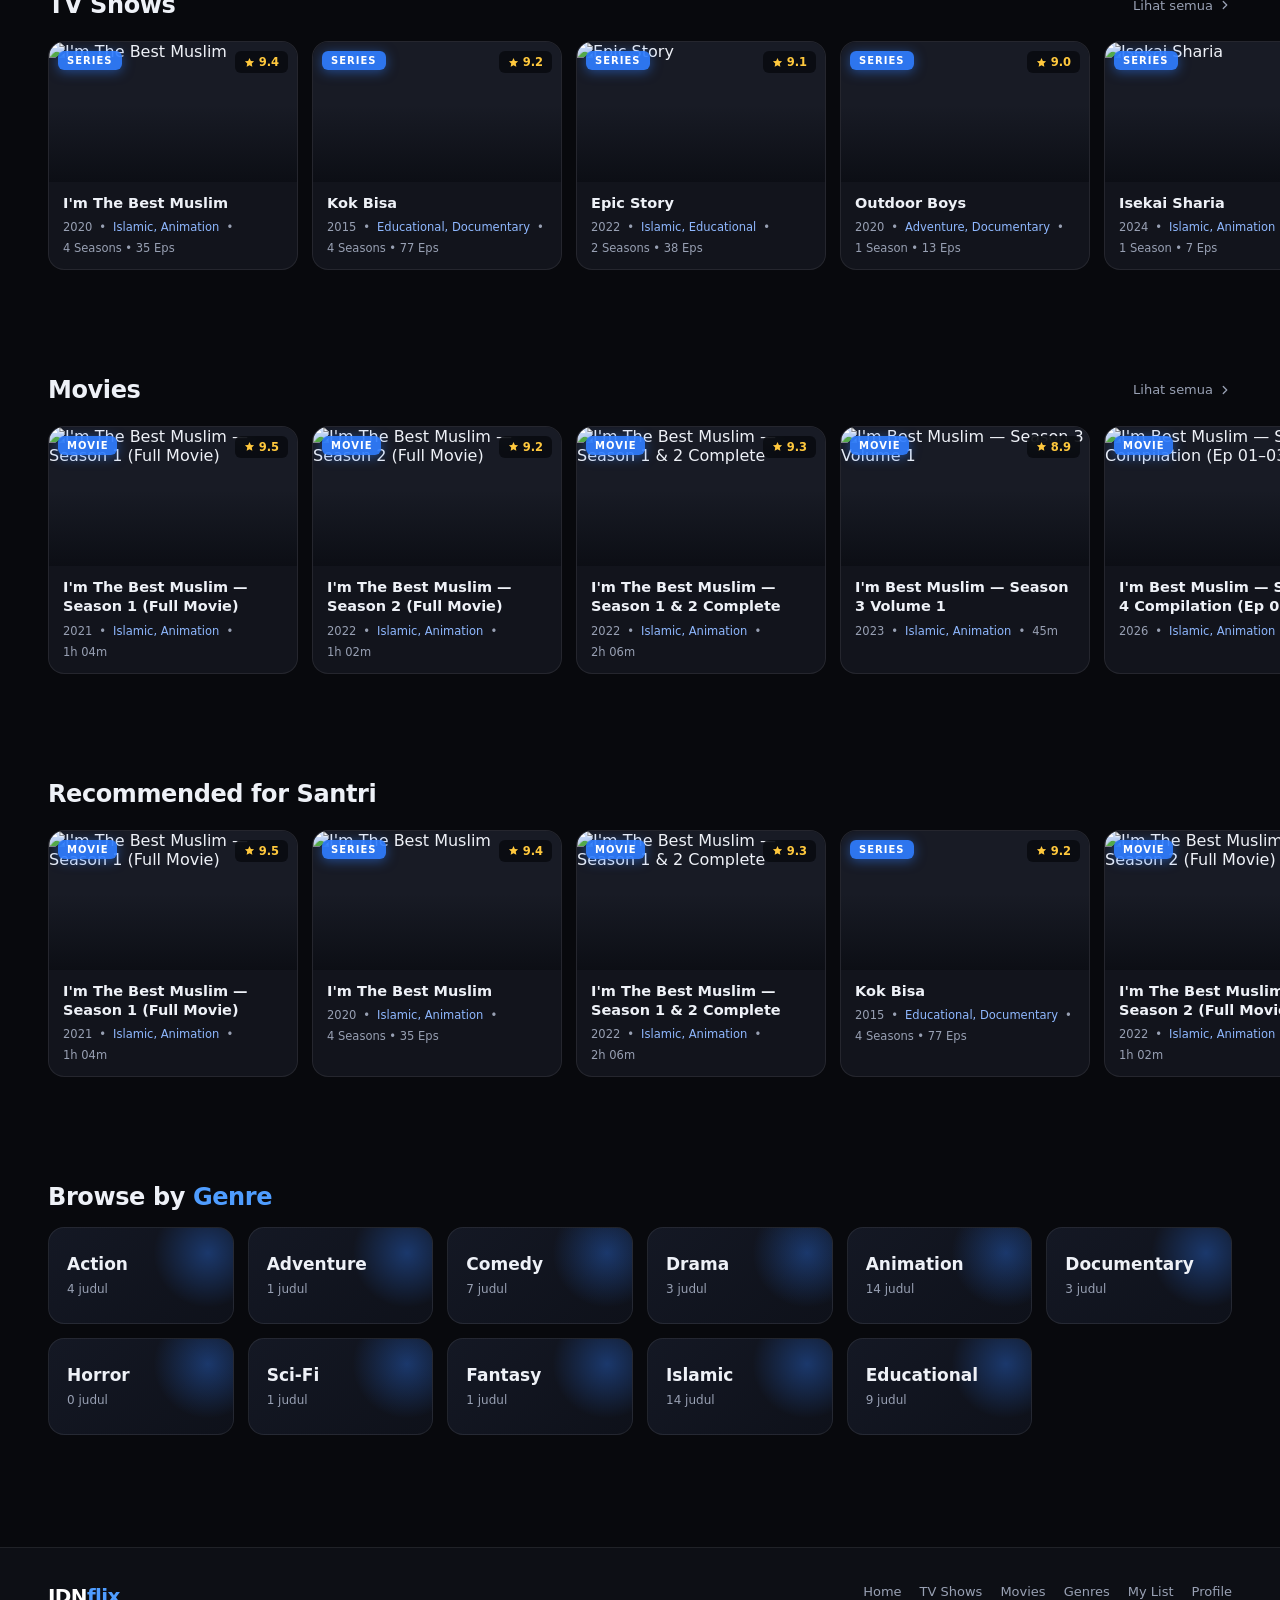
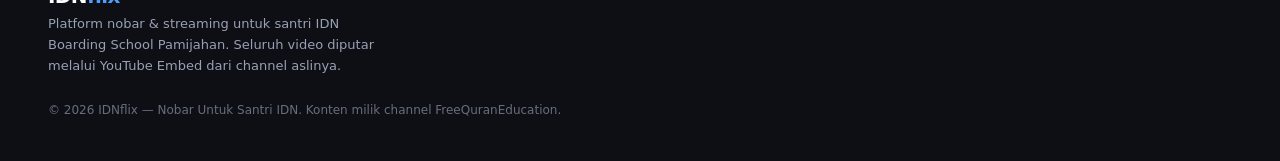
==== commit f98b827c: "Add files via upload" ====
--- a/index.html
+++ b/index.html
@@ -29,7 +29,7 @@
   <div class="nav-right">
     <div id="navVoice"></div>
     <button class="icon-btn" id="btnSearch" title="Cari (tekan /)"></button>
-    <a class="avatar" href="#/profile"><span class="pic">S</span><span>Santri</span></a>
+    <a class="avatar" href="#/login"><span class="pic">S</span><span>Masuk</span></a>
     <button class="icon-btn burger" id="burger" title="Menu"></button>
   </div>
 </nav>
@@ -54,6 +54,7 @@
 <div class="toasts" id="toasts"></div>
 
 <script src="data.js"></script>
+<script src="auth.js"></script>
 <script src="app.js"></script>
 </body>
 </html>
